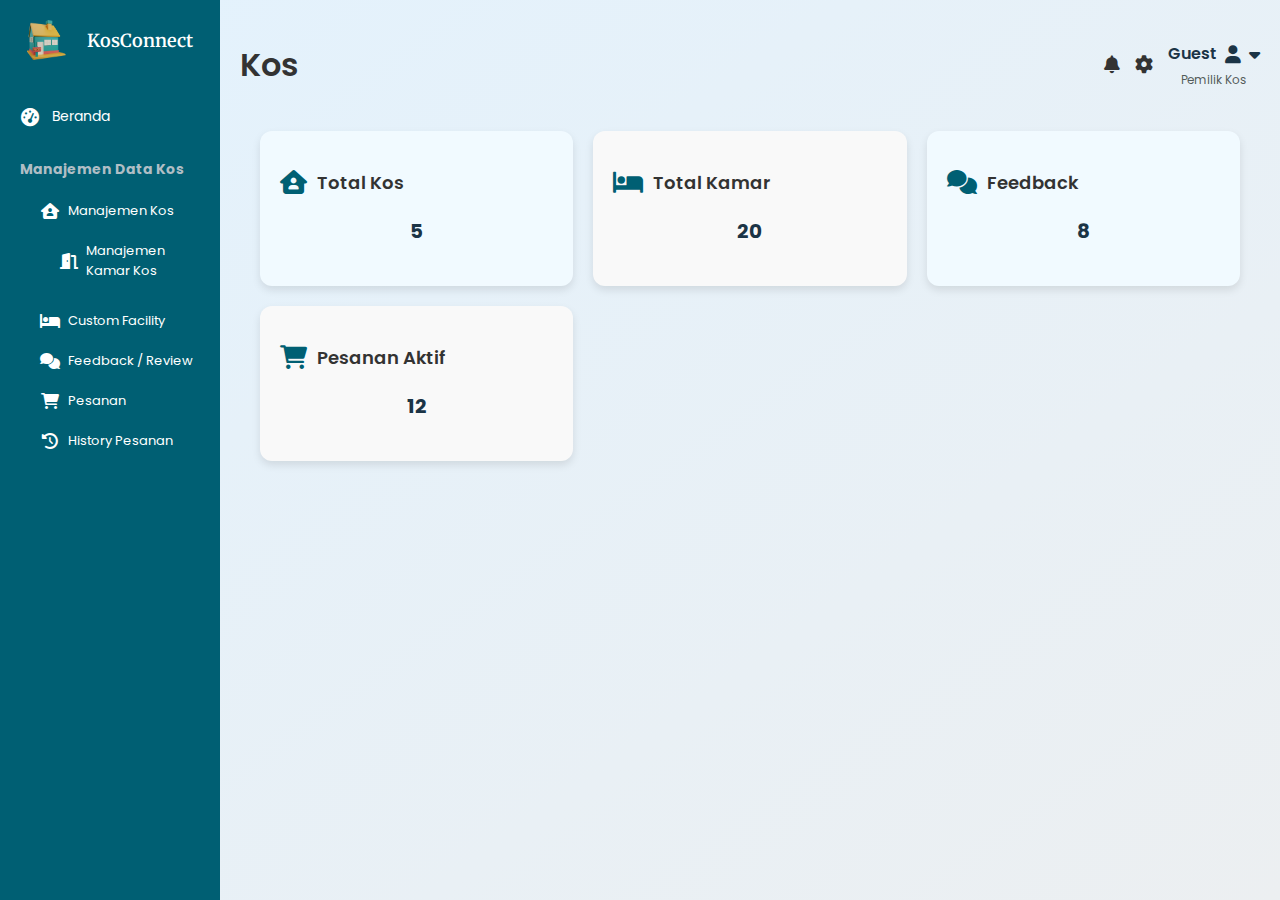
==== index.html @ 031302d7 "update navigation to include 'Custom Facility' link and change icons for 'Manajemen Kamar Kos'" ====
<!DOCTYPE html>
<html lang="en">

<head>
    <meta charset="UTF-8">
    <meta name="viewport" content="width=device-width, initial-scale=1.0">
    <title>Dashboard | KosConnect</title>
    <link rel="shortcut icon" href="/img/logokos.png" type="image/png">
    <link href="https://fonts.googleapis.com/css2?family=Signika:wght@400;600&display=swap" rel="stylesheet">
    <link href="https://fonts.googleapis.com/css2?family=Poppins:wght@400;600&display=swap" rel="stylesheet" />
    <link rel="preconnect" href="https://fonts.googleapis.com" />
    <link rel="preconnect" href="https://fonts.gstatic.com" crossorigin />
    <link
      href="https://fonts.googleapis.com/css2?family=Merriweather+Sans:ital,wght@0,300..800;1,300..800&family=Merriweather:ital,wght@0,300;0,400;0,700;0,900;1,300;1,400;1,700;1,900&display=swap"
      rel="stylesheet"
    />
    <link href="https://cdnjs.cloudflare.com/ajax/libs/font-awesome/5.15.4/css/all.min.css" rel="stylesheet">
    <link rel="stylesheet" href="https://cdnjs.cloudflare.com/ajax/libs/font-awesome/6.0.0-beta3/css/all.min.css">
    <link rel="stylesheet" href="styles.css">
</head>

<body>
    <div class="container">
        <!-- Sidebar -->
        <div class="sidebar">
            <div class="sidebar-header">
                <!-- Ganti dengan gambar -->
                <img src="img/logokos.png" alt="Kosconnect Logo" style="width: 40px; height: 40px; margin-right: 10px;">
                <h2>KosConnect</h2>
            </div>
            <ul>
                <li><a href="index.html"><i class="fas fa-tachometer-alt"></i> <span>Beranda</span></a></li>
                <li>
                    <h2 style="font-size: 14px; color: #b0bec5;">Manajemen Data Kos</h2>
                    <ul style="list-style: none; padding-left: 20px; margin: 10px 0;">
                        <li>
                            <a href="manajemen_kos.html">
                                <i class="fas fa-house-user"></i> <span>Manajemen Kos</span>
                            </a>
                            <ul id="manajemenKosDropdown" style="list-style: none; padding-left: 20px; margin-top: 10px;">
                                <li>
                                    <a href="manajemen_kamar_kos.html">
                                        <i class="fa-solid fa-door-open"></i> <span>Manajemen Kamar Kos</span>
                                    </a>
                                </li>
                            </ul>                            
                        </li>
                        <li><a href="custom_facility.html"><i class="fas fa-bed"></i> <span>Custom Facility</span></a></li>                        
                        <li><a href="feedback.html"><i class="fas fa-comments"></i> <span>Feedback / Review</span></a></li>
                        <li><a href="pesanan.html"><i class="fas fa-shopping-cart"></i> <span>Pesanan</span></a></li>
                        <li><a href="history.html"><i class="fas fa-history"></i> <span>History Pesanan</span></a></li>
                    </ul>
                </li>
            </ul>
        </div>

        <!-- Main Content -->
        <div class="main-content">
            <div class="dashboard-header">
                <h1>Kos</h1>
                <div class="header-icons">
                    <a href="#"><i class="fas fa-bell"></i></a>
                    <a href="#"><i class="fas fa-cog"></i></a>
                    <div class="user-dropdown">
                        <div class="user-info" onclick="toggleDropdown()">
                            <div class="top-row">
                                <span class="name"></span> <!-- Nama pengguna akan ditambahkan secara dinamis -->
                                <i class="fas fa-user"></i>
                                <i class="fas fa-caret-down"></i>
                            </div>
                            <span class="role">Pemilik Kos</span> <!-- Peran user akan ditambahkan secara dinamis -->
                        </div>
                    </div>
                    <ul class="dropdown-menu">
                        <li><a href="#"><i class="fas fa-sign-out-alt"></i> Logout</a></li>
                    </ul>
                </div>
            </div>

            <div class="dashboard-widgets">
                <div class="widget">
                    <h3><i class="fas fa-house-user"></i> Total Kos</h3>
                    <p class="widget-info">5</p>
                </div>
                <div class="widget">
                    <h3><i class="fas fa-bed"></i> Total Kamar</h3>
                    <p class="widget-info">20</p>
                </div>
                <div class="widget">
                    <h3><i class="fas fa-comments"></i> Feedback</h3>
                    <p class="widget-info">8</p>
                </div>
                <div class="widget">
                    <h3><i class="fas fa-shopping-cart"></i> Pesanan Aktif</h3>
                    <p class="widget-info">12</p>
                </div>
            </div>
        </div>
    </div>
    <script src="script.js"></script>
</body>

</html>
---- styles.css ----
*{
    font-family: 'Poppins', 'sans-serif';
}

body {
    margin: 0;
    background: linear-gradient(to bottom right, #e3f2fd, #eceff1);
    color: #333;
}

.container {
    display: flex;
    height: 100vh;
    overflow: hidden;
}

.sidebar {
    width: 180px;
    background: #005f73;
    color: #fff;
    display: flex;
    flex-direction: column;
    padding: 20px;
    transition: width 0.3s ease;
}

.sidebar-header {
    display: flex;
    align-items: center;
    justify-content: center;
    gap: 10px;
    margin-bottom: 20px;
}

.sidebar-header i {
    font-size: 18px;
}

.sidebar-header h2 {
    font-family: 'Merriweather';
    font-weight: 600;
    font-size: 18px;
    margin: 0;
}

.sidebar ul {
    list-style: none;
    padding: 0;
}

.sidebar ul li {
    margin: 0;
    padding: 10px 0;
}

.sidebar ul li a {
    color: #fff;
    text-decoration: none;
    display: flex;
    align-items: center;
    gap: 12px;
    font-size: 14px;
}

.sidebar ul li a i {
    width: 20px; /* Lebar tetap untuk ikon */
    text-align: center; /* Ratakan ikon secara horizontal */
    font-size: 18px; /* Ukuran ikon utama */
}

.sidebar ul li ul {
    padding-left: 15px;
}

.sidebar ul li ul li a {
    font-size: 13px;
    gap: 8px;
}

.sidebar ul li ul li a i {
    font-size: 16px;
}

.sidebar ul li a span {
    flex-grow: 1; /* Memastikan teks tetap berada dalam satu garis */
}

.main-content {
    flex: 1;
    padding: 20px;
    overflow-y: auto;
}

.dashboard-header {
    display: flex;
    justify-content: space-between;
    align-items: center;
    margin-bottom: 20px;
}

.dashboard-header h1 {
    font-family: 'Poppins';
    font-weight: 600;
}

.dashboard-header .header-icons {
    display: flex;
    align-items: center;
    gap: 15px;
}

.dashboard-header .header-icons a i {
    color: #333;
    /* Warna ikon di header */
    font-size: 18px;
    /* Ukuran ikon di header */
}

/* Styling untuk widget container */
.dashboard-widgets {
    display: grid;
    grid-template-columns: repeat(auto-fill, minmax(250px, 1fr)); /* Menyesuaikan dengan lebar layar */
    gap: 20px;
    margin: 20px;
}

h1, .widget h3 {
    font-family: 'Poppins', 'sans-serif';
    font-weight: 600;
}

/* Widget Information Text */
.widget-info {
    font-family: 'Poppins', 'sans-serif';
    font-size: 14px;
    font-weight: 400;
}

/* Styling untuk tiap widget */
.widget {
    background-color: #fff;
    padding: 20px;
    border-radius: 12px;
    box-shadow: 0px 4px 8px rgba(0, 0, 0, 0.1);
    transition: transform 0.3s ease, box-shadow 0.3s ease;
    text-align: center;
    cursor: pointer;
    overflow: hidden;
}

.widget:hover {
    transform: translateY(-5px); /* Efek hover untuk memberi kesan tombol */
    box-shadow: 0px 10px 20px rgba(0, 0, 0, 0.1);
}

/* Styling untuk judul widget */
.widget h3 {
    font-size: 18px;
    color: #333;
    margin-bottom: 10px;
    font-weight: 600;
    display: flex;
    align-items: center;
    gap: 10px; /* Memberikan jarak antara ikon dan teks */
}

.widget h3 i {
    font-size: 24px; /* Ukuran ikon */
    color: #005f73; /* Warna ikon */
}

/* Styling untuk isi widget (angka atau teks) */
.widget-info {
    font-size: 20px;
    color: #1b3446;
    font-weight: 700;
}

/* Styling untuk widget dengan warna yang lebih cerah */
.widget:nth-child(odd) {
    background-color: #f1faff; /* Warna latar belakang untuk widget ganjil */
}

.widget:nth-child(even) {
    background-color: #f9f9f9; /* Warna latar belakang untuk widget genap */
}


.user-dropdown {
    position: relative;
    display: inline-block;
    font-family: 'Poppins', sans-serif;
}

.user-info {
    display: flex;
    flex-direction: column;
    /* Nama dan role akan disusun vertikal */
    align-items: center;
    /* Meratakan elemen secara horizontal di tengah */
    color: #1b3446;
    /* Warna teks */
    cursor: pointer;
}

.user-info .top-row {
    display: flex;
    /* Nama dan ikon akan disusun horizontal */
    align-items: center;
    /* Nama dan ikon sejajar secara horizontal */
    gap: 8px;
    /* Jarak antara nama dan ikon */
}

.user-info i {
    font-size: 18px;
    color: #1b3446;
    /* Warna ikon */
}

.user-info .name {
    font-size: 16px;
    font-weight: 600;
    color: #1b3446;
    /* Warna nama */
}

.user-info .role {
    font-size: 12px;
    /* Ukuran font lebih kecil untuk role */
    color: #212925BF;
    /* Warna abu-abu muda untuk role */
    margin-top: 5px;
    /* Memberikan jarak antara nama dan role */
}

/* Dropdown and user roles */
.user-info .name, .user-info .role {
    font-family: 'Poppins', 'sans-serif';
}

/* Dropdown */
.dropdown-menu {
    display: none;
    position: absolute;
    top: 80px;
    /* Jarak dari user info */
    right: 0;
    background: #005f73;
    padding: 5px 15px;
    /* Mengurangi padding agar kotak lebih kecil */
    border-radius: 8px;
    box-shadow: 0px 4px 6px rgba(0, 0, 0, 0.1);
    list-style: none;
    z-index: 1000;
    width: 150px;
    /* Ukuran lebar kotak dropdown */
    font-size: 12px;
    /* Mengurangi ukuran font untuk tampil lebih kecil */
}

.dropdown-menu li a {
    text-decoration: none;
    color: #fff;
    font-size: 12px;
    /* Mengurangi ukuran font agar sesuai dengan dropdown */
    display: flex;
    align-items: center;
    gap: 8px;
    font-weight: 600;
    padding: 5px 10px;
    border-radius: 4px;
    transition: background 0.3s ease;
}

.dropdown-menu li a:hover {
    background-color: #20B2AA;
    /* Warna hover */
}

/* Aturan untuk ikon di dalam dropdown */
.dropdown-menu li a i {
    color: #fff !important;
    /* Warna ikon di dropdown tetap putih */
}

/* Tabel transaksi */
/* .dashboard-table {
    margin: 20px;
    font-family: Arial, sans-serif;
}

table {
    width: 100%;
    border-collapse: collapse;
    text-align: left;
}

th, td {
    padding: 10px;
    border: 1px solid #ddd;
}

th {
    background-color: #f4f4f4;
}

tbody tr:nth-child(even) {
    background-color: #f4f4f4;
}

tbody tr:hover {
    background-color: #f1f1f1;
} */

.transaction-table {
    font-family: Arial, sans-serif;
    margin: 20px;
    width: 95%; /* Kurangi lebar tabel agar lebih kecil */
}

.transaction-table h2 {
    font-family: 'Poppins', sans-serif;
    margin-bottom: 10px;
    text-align: left;
}

.table-controls {
    display: flex;
    justify-content: space-between;
    margin-bottom: 10px;
}

table {
    width: 100%;
    border-collapse: collapse;
    font-size: 14px; /* Kecilkan ukuran font */
}

th, td {
    text-align: left;
    padding: 8px; /* Kurangi padding agar lebih ringkas */
    border: 1px solid #ddd;
    vertical-align: top;
}

th {
    background-color: #f4f4f4;
}

td img {
    height: 30px; /* Kecilkan ukuran gambar */
    display: block;
    margin-bottom: 5px;
}

tbody tr:nth-child(even) {
    background-color: #f9f9f9;
}

tbody tr:hover {
    background-color: #f1f1f1;
}

.action-btn {
    background-color: #25a48a    ;
    border: none;
    color: white;
    padding: 3px 8px; /* Kurangi ukuran tombol */
    cursor: pointer;
    border-radius: 3px; /* Kecilkan radius tombol */
    font-size: 12px; /* Kecilkan ukuran teks tombol */
}

.action-btn:hover {
    background-color: #5e95a5;
}

/* search bar */
.search-bar {
    display: flex;
    justify-content: flex-end;
    align-items: center;
    margin: 20px 0;
}

.search-input {
    padding: 8px;
    border: 1px solid #ccc;
    border-radius: 5px;
    font-size: 12px;  /* Mengurangi ukuran font */
    width: 180px;     /* Menyesuaikan lebar input */
    margin-right: 8px;
    transition: all 0.3s ease;
}

.search-input:focus {
    border-color: #002b5b;
    outline: none;
}

.search-bar .btn {
    background-color: #005f73;
    color: white;
    padding: 8px 12px;   /* Mengurangi padding tombol */
    border: none;
    border-radius: 5px;
    cursor: pointer;
    font-size: 12px;      /* Menyesuaikan ukuran font tombol */
    transition: background-color 0.3s ease;
}

.search-bar .btn:hover {
    background-color: #2d4f6c;
}

.search-bar .btn i {
    margin-right: 5px;
}



/* Tombol Tambah */
.btn-primary {
    display: inline-block;
    margin-bottom: 10px; /* Memberikan jarak bawah antara tombol dan elemen lain */
    padding: 6px 12px; /* Memperkecil ukuran tombol */
    background-color: #005f73;
    color: white;
    font-family: 'Poppins', sans-serif;
    font-size: 12px;
    font-weight: 600;
    border: 1px solid #84B8C6;
    border-radius: 4px;
    cursor: pointer;
    transition: background-color 0.2s ease, color 0.2s ease;
}

.btn-primary:hover {
    background-color: white;
    color: #20B2AA;
    border: 1px solid #20B2AA;
}

.btn-primary:active {
    background-color: #5ea3b3;
    color: white;
}

/* Card */
/* General Card Style */
.main-container,
.card {
    border: 1px solid #ddd;
    padding: 20px;
    border-radius: 8px;
    box-shadow: 0 2px 8px rgba(0, 0, 0, 0.1);
    margin-bottom: 20px;
    display: flex;
    flex-direction: column;
    background: #f9f9f9;
}

.main-container .header {
    display: flex;
    justify-content: space-between;
    align-items: center;
    margin-bottom: 20px;
}

.cards-container {
    display: flex;
    gap: 20px;
    flex-wrap: wrap;
    justify-items: center;
    align-items: center;
    margin-left: 20px;
}

.card {
    width: 45%;
}

/* .card .header {
    display: flex;
    justify-content: space-between;
    align-items: center;
} */

.card .header .name {
    font-size: 16px;
    font-weight: 600;
}

.card .header .date {
    font-size: 12px;
    color: #b0bec5;
}

.card .content {
    margin-top: 10px;
    font-size: 14px;
}

.card .rating {
    margin-top: 10px;
}

.card .rating span {
    font-size: 16px;
    color: #f39c12;
}

.card .actions {
    margin-top: 10px;
    display: flex;
    justify-content: flex-start;
    gap: 10px; /* Menambahkan jarak antar tombol */
}

.header {
    margin-bottom: 20px; /* Jarak antara header dan isi form */
}

.form-group {
    margin-bottom: 15px;
    display: flex;
    align-items: center; /* Untuk menyamakan posisi label dan input */
}

.form-group label {
    width: 120px; /* Lebar tetap untuk menyamakan label */
    font-size: 16px;
    color: #333;
}

.form-group input {
    flex-grow: 1; /* Mengisi ruang sisa */
    padding: 5px;
    font-size: 14px;
    border: 1px solid #ddd;
    border-radius: 4px;
}

.form-group input:focus {
    border-color: #84B8C6;
    outline: none;
    box-shadow: 0 0 5px rgba(132, 184, 198, 0.5);
}

form .btn-primary {
    margin-top: 15px;
}

.btn-add, .btn-edit, .btn-delete {
    width: 150px;
    display: inline-block;
    margin-bottom: 10px;
    /* Memberikan jarak bawah antara tombol dan elemen lain */
    padding: 6px 12px;
    /* Memperkecil ukuran tombol */
    background-color: #005f73;
    color: white;
    font-family: 'Poppins', 'sans-serif';
    font-size: 12px;
    font-weight: 600;
    border: 1px solid #84B8C6;
    border-radius: 4px;
    cursor: pointer;
    transition: background-color 0.2s ease, color 0.2s ease;
}

.btn-add:hover, .btn-edit:hover, .btn-delete:hover {
    background-color: white;
    color: #20B2AA;
    border: 1px solid #20B2AA;
}


/* .feedback-card .actions button {
    background-color: #84B8C6;
    color: white;
    border: none;
    padding: 8px 16px;
    border-radius: 4px;
    cursor: pointer;
}

.feedback-card .actions button:hover {
    background-color: #70a2b2;
} */

/* Responsif */
@media (max-width: 768px) {
    .sidebar {
        width: 60px;
    }

    .sidebar-header h2 {
        display: none;
    }

    .sidebar ul li a {
        justify-content: center;
        font-size: 20px;
    }

    .sidebar ul li a span {
        display: none;
    }

    .sidebar ul li a i {
        font-size: 24px;
    }

    .sidebar-header i {
        font-size: 24px;
    }
    .dashboard-widgets {
        grid-template-columns: 1fr 1fr; /* 2 kolom pada layar kecil */
    }
}

@media (max-width: 480px) {
    .dashboard-widgets {
        grid-template-columns: 1fr;
    }
}
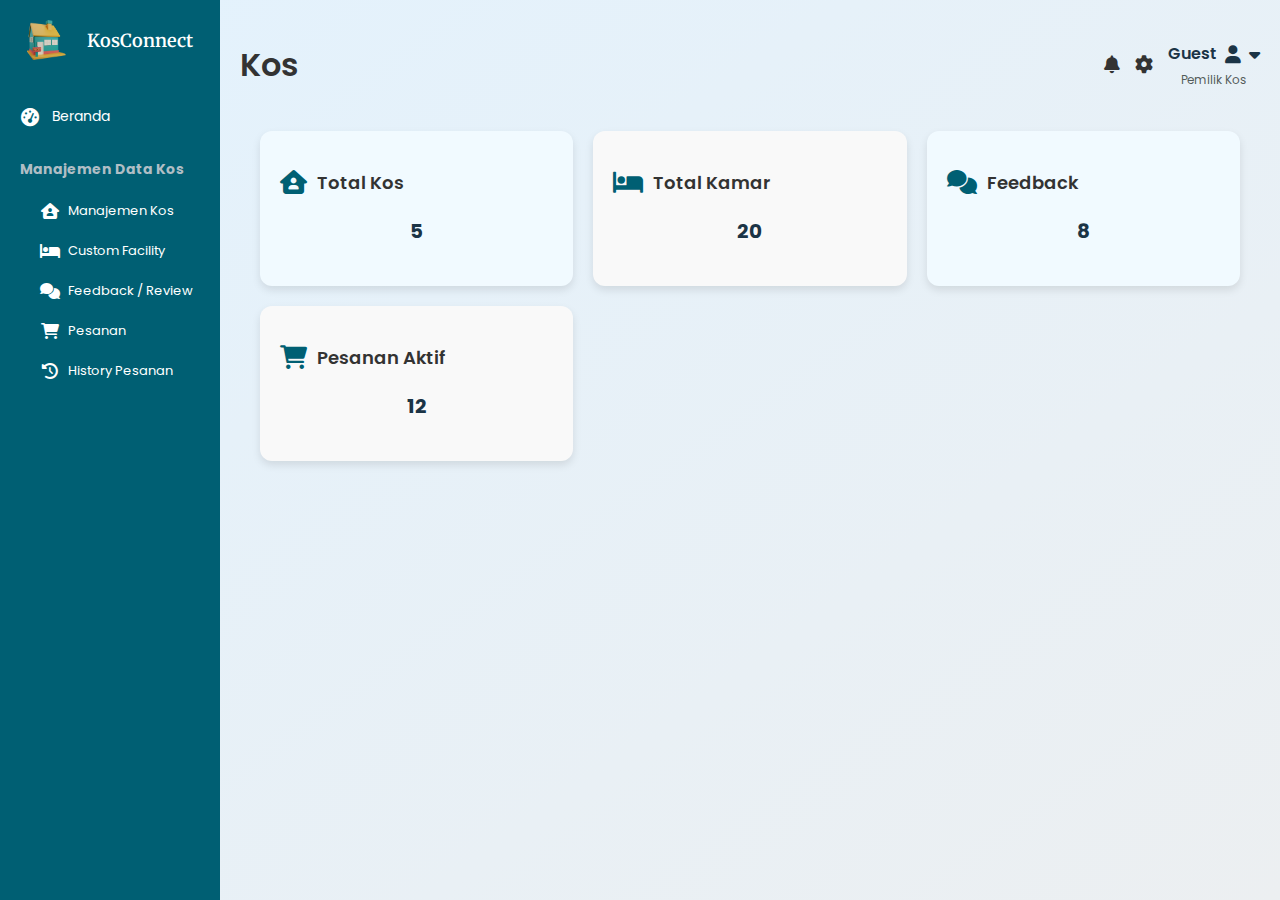
==== commit e47beb27: "remove commented-out dropdown for room management in multiple HTML files" ====
--- a/index.html
+++ b/index.html
@@ -37,13 +37,13 @@
                             <a href="manajemen_kos.html">
                                 <i class="fas fa-house-user"></i> <span>Manajemen Kos</span>
                             </a>
-                            <ul id="manajemenKosDropdown" style="list-style: none; padding-left: 20px; margin-top: 10px;">
+                            <!-- <ul id="manajemenKosDropdown" style="list-style: none; padding-left: 20px; margin-top: 10px;">
                                 <li>
                                     <a href="manajemen_kamar_kos.html">
                                         <i class="fa-solid fa-door-open"></i> <span>Manajemen Kamar Kos</span>
                                     </a>
                                 </li>
-                            </ul>                            
+                            </ul>                             -->
                         </li>
                         <li><a href="custom_facility.html"><i class="fas fa-bed"></i> <span>Custom Facility</span></a></li>                        
                         <li><a href="feedback.html"><i class="fas fa-comments"></i> <span>Feedback / Review</span></a></li>
--- a/styles.css
+++ b/styles.css
@@ -553,7 +553,144 @@
     margin-top: 15px;
 }
 
-.btn-add, .btn-edit, .btn-delete {
+.form-label {
+    font-weight: bold;
+    margin-bottom: 5px;
+    display: block;
+}
+
+/* Style untuk input teks */
+input[type="text"],
+input[type="number"],
+textarea,
+select {
+    width: 100%;
+    padding: 10px;
+    font-size: 14px;
+    border: 1px solid #ccc;
+    border-radius: 5px;
+    box-sizing: border-box;
+    margin-bottom: 15px;
+}
+
+/* Styling untuk input file gambar */
+input[type="file"] {
+    width: 100%;
+    padding: 10px;
+    font-size: 14px;
+    border: 1px solid #ccc;
+    border-radius: 5px;
+    box-sizing: border-box;
+    margin-bottom: 15px;
+}
+
+/* Style untuk dropdown select */
+select {
+    -webkit-appearance: none;
+    -moz-appearance: none;
+    appearance: none;
+    background: url('https://cdnjs.cloudflare.com/ajax/libs/font-awesome/5.15.4/svgs/solid/caret-down.svg') no-repeat right 10px center;
+    background-size: 12px;
+    padding-right: 30px;
+    cursor: pointer;
+}
+
+/* Style untuk textarea */
+textarea {
+    width: 100%;
+    padding: 10px;
+    font-size: 14px;
+    border: 1px solid #ccc;
+    border-radius: 5px;
+    box-sizing: border-box;
+    resize: none;
+    /* Disable resizing */
+    margin-bottom: 15px;
+}
+
+
+/* Styling untuk pratinjau gambar */
+.image-preview-container {
+    display: flex;
+    gap: 10px;
+    flex-wrap: wrap;
+    margin-top: 10px;
+}
+
+/* Gambar pratinjau */
+.image-preview {
+    width: 100px;
+    height: 100px;
+    object-fit: cover;
+    border-radius: 5px;
+    border: 1px solid #ccc;
+}
+
+/* Hover effect pada gambar */
+.image-preview:hover {
+    opacity: 0.8;
+}
+
+.btn-batal {
+    width: 100%;
+    padding: 14px;
+    font-size: 18px;
+    background-color: #005f73;
+    color: white;
+    border: none;
+    border-radius: 5px;
+    font-weight: bold;
+    cursor: pointer;
+    gap: 10px;
+}
+
+.btn-batal,
+.btn-save {
+    width: auto;
+    /* Pastikan tombol tidak memenuhi 100% */
+    padding: 14px;
+    font-size: 18px;
+    background-color: #005f73;
+    color: white;
+    border: none;
+    border-radius: 5px;
+    font-weight: bold;
+    cursor: pointer;
+}
+
+.btn-batal {
+    margin-right: 10px;
+    /* Jarak antara tombol */
+}
+
+.btn-batal:hover,
+.btn-simpan:hover {
+    background-color: #003f53;
+}
+
+.image-inputs {
+    display: flex;
+    gap: 10px; /* Menambahkan jarak antar input */
+    flex-wrap: wrap; /* Agar tetap responsif jika layar kecil */
+  }
+  
+  .image-inputs input {
+    flex: 1 0 18%; /* Setiap input mengambil 18% dari lebar kontainer */
+    max-width: 300px;
+  }
+  
+  .harga-inputs {
+    display: flex;
+    gap: 10px; /* Menambahkan jarak antar input */
+    flex-wrap: wrap; /* Agar tetap responsif jika layar kecil */
+  }
+  
+  .harga-inputs input {
+    flex: 1 0 18%; /* Setiap input mengambil 18% dari lebar kontainer */
+    max-width: 150px;
+  }
+
+.btn-add, .btn-edit, .btn-delete, .btn-lihat {
     width: 150px;
     display: inline-block;
     margin-bottom: 10px;
@@ -571,12 +708,137 @@
     transition: background-color 0.2s ease, color 0.2s ease;
 }
 
-.btn-add:hover, .btn-edit:hover, .btn-delete:hover {
+.btn-add:hover, .btn-edit:hover, .btn-delete:hover, .btn-lihat:hover {
     background-color: white;
     color: #20B2AA;
     border: 1px solid #20B2AA;
 }
 
+/* Pop UP */
+.popup {
+    display: none;
+    position: fixed;
+    top: 50%;
+    left: 50%;
+    transform: translate(-50%, -50%);
+    background-color: #ffffff;
+    padding: 20px;
+    border-radius: 10px;
+    box-shadow: 0 4px 8px rgba(0, 0, 0, 0.2);
+    width: 400px;
+    max-width: 90%;
+    z-index: 1000;
+}
+
+.popup-content {
+    text-align: center;
+}
+
+.popup-header {
+    display: flex;
+    justify-content: space-between;
+    align-items: center;
+    margin-bottom: 15px;
+}
+
+.popup-title {
+    font-family: 'Merriweather', serif;
+    font-size: 28px;
+    font-weight: bold;
+    margin: 0 auto;
+    color: #003f53;
+}
+
+.popup-subtitle {
+    font-size: 22px;
+    font-weight: bold;
+    margin-bottom: 15px;
+    color: #20B2AA;
+}
+
+.form-label {
+    display: block;
+    text-align: left;
+    margin-bottom: 5px;
+    font-weight: normal;
+    color: #003f53;
+}
+
+.popup input[type="text"] {
+    width: 100%;
+    padding: 12px;
+    margin-bottom: 20px;
+    border: 1px solid #005f73;
+    border-radius: 5px;
+    font-size: 16px;
+    box-sizing: border-box;
+    /* Pastikan padding tidak menambah ukuran */
+}
+
+.popup input[type="number"] {
+    width: 100%;
+    padding: 12px;
+    margin-bottom: 20px;
+    border: 1px solid #005f73;
+    border-radius: 5px;
+    font-size: 16px;
+    box-sizing: border-box;
+    /* Pastikan padding tidak menambah ukuran */
+}
+
+.popup .styled-select input[type="text"] {
+    width: 100%;
+    padding: 12px;
+    margin-bottom: 20px;
+    border: 1px solid #005f73;
+    border-radius: 5px;
+    font-size: 16px;
+    box-sizing: border-box;
+    appearance: none;
+    /* Menghilangkan gaya default dropdown */
+    background: #ffffff url('[data-uri]') no-repeat right 10px center;
+    background-size: 12px 8px;
+}
+
+.popup-actions {
+    text-align: center;
+}
+
+.btn-simpan {
+    width: 100%;
+    padding: 14px;
+    font-size: 18px;
+    background-color: #005f73;
+    color: white;
+    border: none;
+    border-radius: 5px;
+    font-weight: bold;
+    cursor: pointer;
+    gap: 10px;
+}
+
+.btn-simpan:hover {
+    background-color: #003f53;
+}
+
+.cancel-btn {
+    font-size: 24px;
+    color: #005f73;
+    text-decoration: none;
+}
+
+.cancel-btn:hover {
+    color: #003f53;
+    cursor: pointer;
+}
+
+.fasilitas-keterangan {
+    font-size: 12px;
+    color: #888;
+    margin-top: 5px;
+    font-style: italic;
+  }
+  
 
 /* .feedback-card .actions button {
     background-color: #84B8C6;
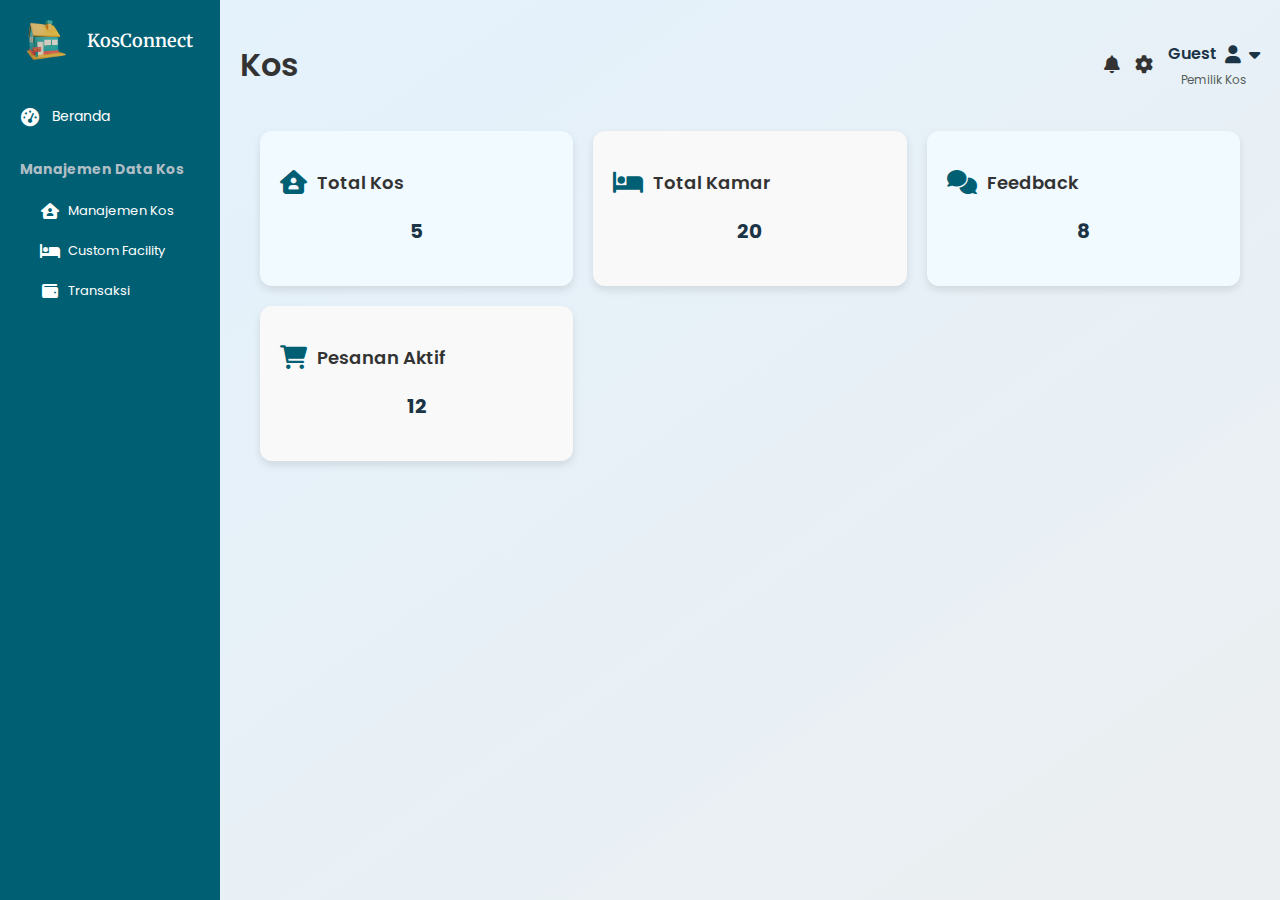
==== commit f61f3f05: "update navigation links to replace 'Feedback / Review' with 'Transaksi' and clean up commented code" ====
--- a/index.html
+++ b/index.html
@@ -37,18 +37,21 @@
                             <a href="manajemen_kos.html">
                                 <i class="fas fa-house-user"></i> <span>Manajemen Kos</span>
                             </a>
-                            <!-- <ul id="manajemenKosDropdown" style="list-style: none; padding-left: 20px; margin-top: 10px;">
+                            <!-- <ul id="manajemenKosDropdown"
+                                style="list-style: none; padding-left: 20px; margin-top: 10px;">
                                 <li>
                                     <a href="manajemen_kamar_kos.html">
                                         <i class="fa-solid fa-door-open"></i> <span>Manajemen Kamar Kos</span>
                                     </a>
                                 </li>
-                            </ul>                             -->
+                            </ul> -->
                         </li>
-                        <li><a href="custom_facility.html"><i class="fas fa-bed"></i> <span>Custom Facility</span></a></li>                        
-                        <li><a href="feedback.html"><i class="fas fa-comments"></i> <span>Feedback / Review</span></a></li>
-                        <li><a href="pesanan.html"><i class="fas fa-shopping-cart"></i> <span>Pesanan</span></a></li>
-                        <li><a href="history.html"><i class="fas fa-history"></i> <span>History Pesanan</span></a></li>
+                        <li><a href="custom_facility.html"><i class="fas fa-bed"></i> <span>Custom Facility</span></a>
+                        </li>
+                        <!-- <li><a href="feedback.html"><i class="fas fa-comments"></i> <span>Feedback / Review</span></a> -->
+                        </li>
+                        <li><a href="transaksi.html"><i class="fas fa-wallet"></i> <span>Transaksi</span></a></li>
+                        <!-- <li><a href="history.html"><i class="fas fa-history"></i> <span>History Pesanan</span></a></li> -->
                     </ul>
                 </li>
             </ul>
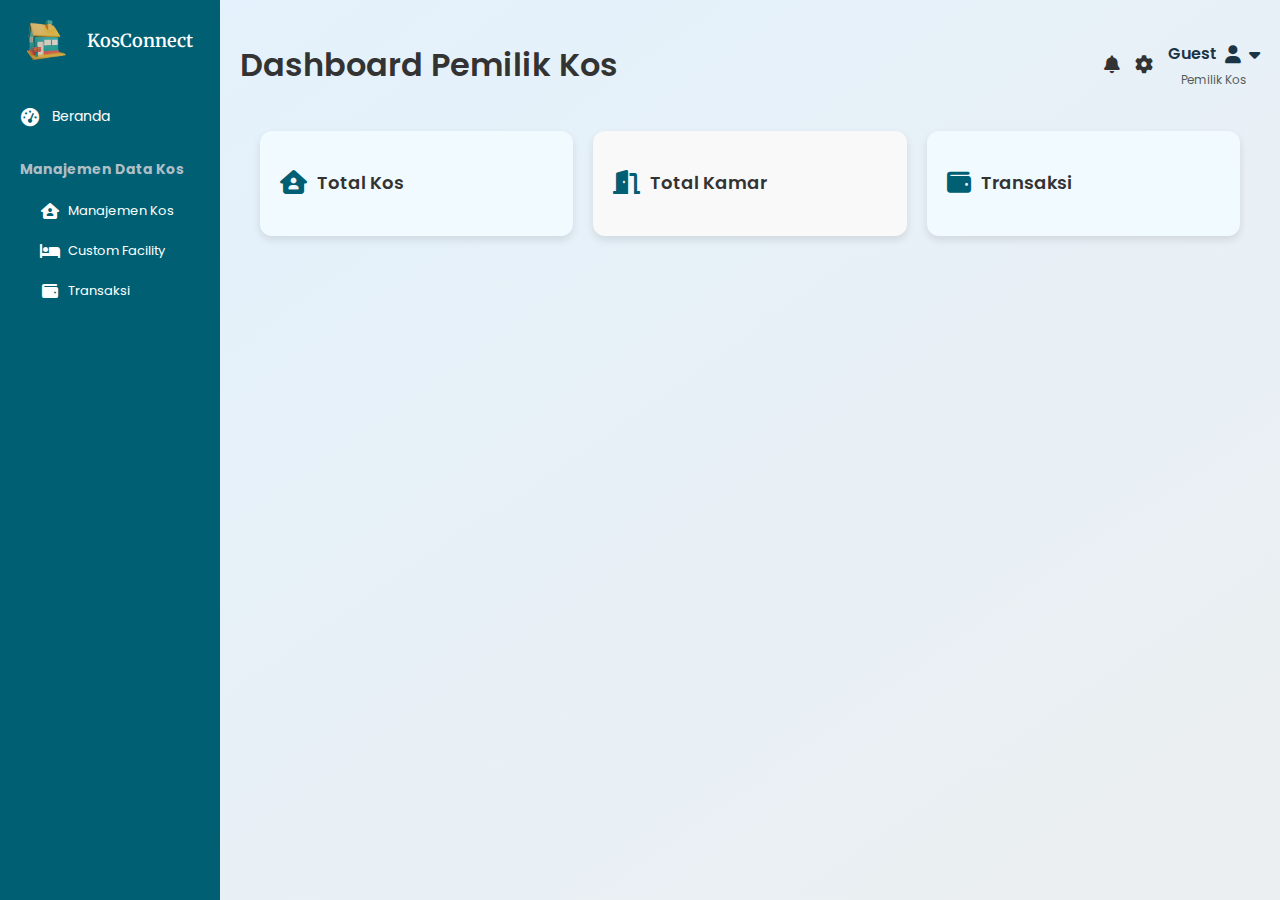
==== commit 84725251: "UPDATE dashboard to display total kos, kamar, and transaksi from API" ====
--- a/index.html
+++ b/index.html
@@ -60,7 +60,7 @@
         <!-- Main Content -->
         <div class="main-content">
             <div class="dashboard-header">
-                <h1>Kos</h1>
+                <h1>Dashboard Pemilik Kos</h1>
                 <div class="header-icons">
                     <a href="#"><i class="fas fa-bell"></i></a>
                     <a href="#"><i class="fas fa-cog"></i></a>
@@ -83,19 +83,15 @@
             <div class="dashboard-widgets">
                 <div class="widget">
                     <h3><i class="fas fa-house-user"></i> Total Kos</h3>
-                    <p class="widget-info">5</p>
+                    <p class="widget-info" id="total-kos"></p> <!-- Placeholder Total Kos -->
                 </div>
                 <div class="widget">
-                    <h3><i class="fas fa-bed"></i> Total Kamar</h3>
-                    <p class="widget-info">20</p>
+                    <h3><i class="fa-solid fa-door-open"></i> Total Kamar</h3>
+                    <p class="widget-info" id="total-kamar"></p> <!-- Placeholder Total Kamar -->
                 </div>
                 <div class="widget">
-                    <h3><i class="fas fa-comments"></i> Feedback</h3>
-                    <p class="widget-info">8</p>
-                </div>
-                <div class="widget">
-                    <h3><i class="fas fa-shopping-cart"></i> Pesanan Aktif</h3>
-                    <p class="widget-info">12</p>
+                    <h3><i class="fas fa-wallet"></i> Transaksi</h3>
+                    <p class="widget-info" id="total-transaksi"></p> <!-- Placeholder Total Transaksi -->
                 </div>
             </div>
         </div>
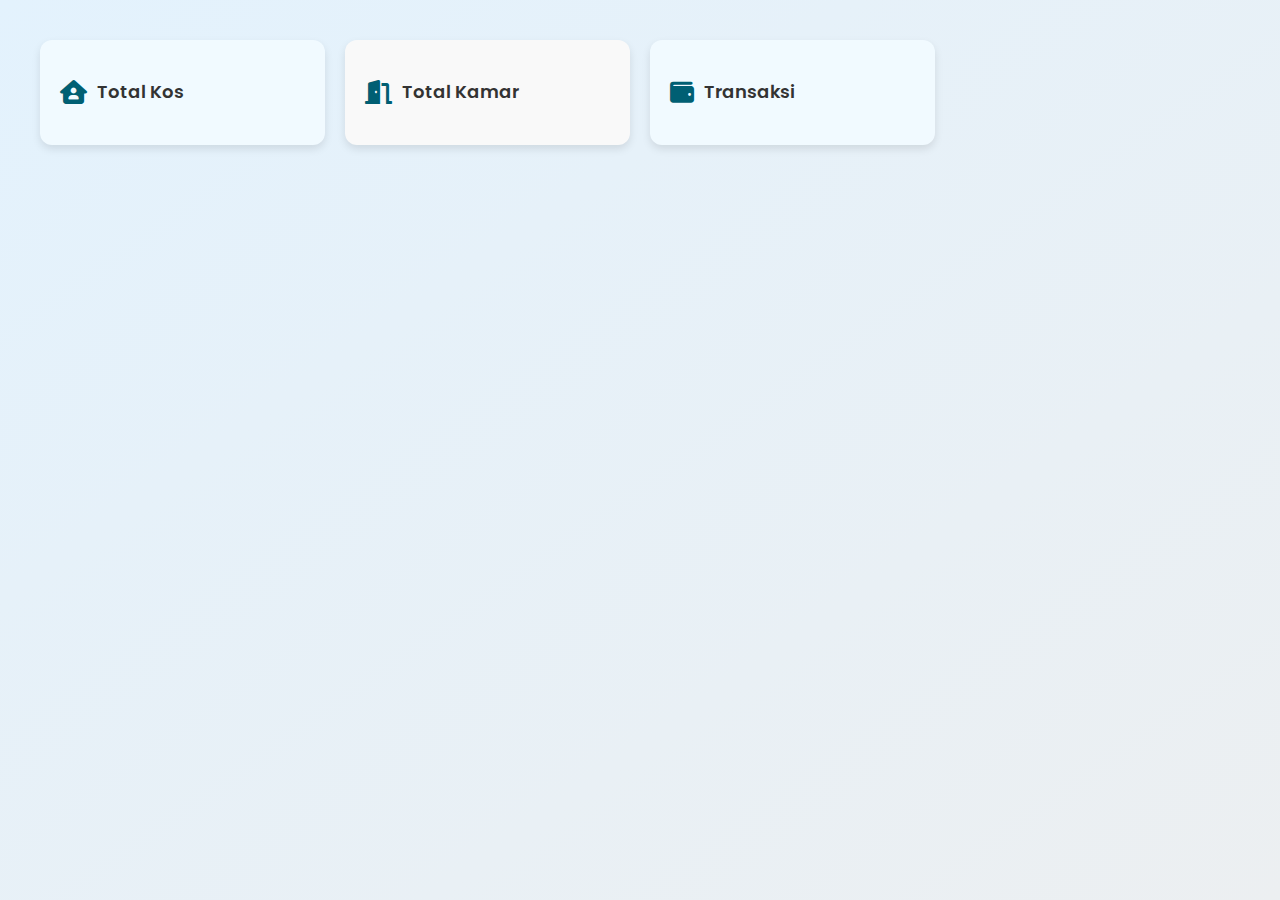
==== commit af2e4b87: "Refactor HTML structure and enhance JavaScript for dynamic sidebar and header loading" ====
--- a/index.html
+++ b/index.html
@@ -1,102 +1,62 @@
 <!DOCTYPE html>
 <html lang="en">
-
-<head>
-    <meta charset="UTF-8">
-    <meta name="viewport" content="width=device-width, initial-scale=1.0">
+  <head>
+    <meta charset="UTF-8" />
+    <meta name="viewport" content="width=device-width, initial-scale=1.0" />
     <title>Dashboard | KosConnect</title>
-    <link rel="shortcut icon" href="/img/logokos.png" type="image/png">
-    <link href="https://fonts.googleapis.com/css2?family=Signika:wght@400;600&display=swap" rel="stylesheet">
-    <link href="https://fonts.googleapis.com/css2?family=Poppins:wght@400;600&display=swap" rel="stylesheet" />
+    <link rel="shortcut icon" href="/img/logokos.png" type="image/png" />
+    <link
+      href="https://fonts.googleapis.com/css2?family=Signika:wght@400;600&display=swap"
+      rel="stylesheet"
+    />
+    <link
+      href="https://fonts.googleapis.com/css2?family=Poppins:wght@400;600&display=swap"
+      rel="stylesheet"
+    />
     <link rel="preconnect" href="https://fonts.googleapis.com" />
     <link rel="preconnect" href="https://fonts.gstatic.com" crossorigin />
     <link
       href="https://fonts.googleapis.com/css2?family=Merriweather+Sans:ital,wght@0,300..800;1,300..800&family=Merriweather:ital,wght@0,300;0,400;0,700;0,900;1,300;1,400;1,700;1,900&display=swap"
       rel="stylesheet"
     />
-    <link href="https://cdnjs.cloudflare.com/ajax/libs/font-awesome/5.15.4/css/all.min.css" rel="stylesheet">
-    <link rel="stylesheet" href="https://cdnjs.cloudflare.com/ajax/libs/font-awesome/6.0.0-beta3/css/all.min.css">
-    <link rel="stylesheet" href="styles.css">
-</head>
+    <link
+      href="https://cdnjs.cloudflare.com/ajax/libs/font-awesome/5.15.4/css/all.min.css"
+      rel="stylesheet"
+    />
+    <link
+      rel="stylesheet"
+      href="https://cdnjs.cloudflare.com/ajax/libs/font-awesome/6.0.0-beta3/css/all.min.css"
+    />
+    <link rel="stylesheet" href="styles.css" />
+  </head>
 
-<body>
+  <body>
     <div class="container">
-        <!-- Sidebar -->
-        <div class="sidebar">
-            <div class="sidebar-header">
-                <!-- Ganti dengan gambar -->
-                <img src="img/logokos.png" alt="Kosconnect Logo" style="width: 40px; height: 40px; margin-right: 10px;">
-                <h2>KosConnect</h2>
-            </div>
-            <ul>
-                <li><a href="index.html"><i class="fas fa-tachometer-alt"></i> <span>Beranda</span></a></li>
-                <li>
-                    <h2 style="font-size: 14px; color: #b0bec5;">Manajemen Data Kos</h2>
-                    <ul style="list-style: none; padding-left: 20px; margin: 10px 0;">
-                        <li>
-                            <a href="manajemen_kos.html">
-                                <i class="fas fa-house-user"></i> <span>Manajemen Kos</span>
-                            </a>
-                            <!-- <ul id="manajemenKosDropdown"
-                                style="list-style: none; padding-left: 20px; margin-top: 10px;">
-                                <li>
-                                    <a href="manajemen_kamar_kos.html">
-                                        <i class="fa-solid fa-door-open"></i> <span>Manajemen Kamar Kos</span>
-                                    </a>
-                                </li>
-                            </ul> -->
-                        </li>
-                        <li><a href="custom_facility.html"><i class="fas fa-bed"></i> <span>Custom Facility</span></a>
-                        </li>
-                        <!-- <li><a href="feedback.html"><i class="fas fa-comments"></i> <span>Feedback / Review</span></a> -->
-                        </li>
-                        <li><a href="transaksi.html"><i class="fas fa-wallet"></i> <span>Transaksi</span></a></li>
-                        <!-- <li><a href="history.html"><i class="fas fa-history"></i> <span>History Pesanan</span></a></li> -->
-                    </ul>
-                </li>
-            </ul>
+      <div id="sidebar-container"></div>
+
+      <!-- Main Content -->
+      <div class="main-content">
+        <div id="header-container"></div>
+        <div class="dashboard-widgets">
+          <div class="widget">
+            <h3><i class="fas fa-house-user"></i> Total Kos</h3>
+            <p class="widget-info" id="total-kos"></p>
+            <!-- Placeholder Total Kos -->
+          </div>
+          <div class="widget">
+            <h3><i class="fa-solid fa-door-open"></i> Total Kamar</h3>
+            <p class="widget-info" id="total-kamar"></p>
+            <!-- Placeholder Total Kamar -->
+          </div>
+          <div class="widget">
+            <h3><i class="fas fa-wallet"></i> Transaksi</h3>
+            <p class="widget-info" id="total-transaksi"></p>
+            <!-- Placeholder Total Transaksi -->
+          </div>
         </div>
-
-        <!-- Main Content -->
-        <div class="main-content">
-            <div class="dashboard-header">
-                <h1>Dashboard Pemilik Kos</h1>
-                <div class="header-icons">
-                    <a href="#"><i class="fas fa-bell"></i></a>
-                    <a href="#"><i class="fas fa-cog"></i></a>
-                    <div class="user-dropdown">
-                        <div class="user-info" onclick="toggleDropdown()">
-                            <div class="top-row">
-                                <span class="name"></span> <!-- Nama pengguna akan ditambahkan secara dinamis -->
-                                <i class="fas fa-user"></i>
-                                <i class="fas fa-caret-down"></i>
-                            </div>
-                            <span class="role">Pemilik Kos</span> <!-- Peran user akan ditambahkan secara dinamis -->
-                        </div>
-                    </div>
-                    <ul class="dropdown-menu">
-                        <li><a href="#"><i class="fas fa-sign-out-alt"></i> Logout</a></li>
-                    </ul>
-                </div>
-            </div>
-
-            <div class="dashboard-widgets">
-                <div class="widget">
-                    <h3><i class="fas fa-house-user"></i> Total Kos</h3>
-                    <p class="widget-info" id="total-kos"></p> <!-- Placeholder Total Kos -->
-                </div>
-                <div class="widget">
-                    <h3><i class="fa-solid fa-door-open"></i> Total Kamar</h3>
-                    <p class="widget-info" id="total-kamar"></p> <!-- Placeholder Total Kamar -->
-                </div>
-                <div class="widget">
-                    <h3><i class="fas fa-wallet"></i> Transaksi</h3>
-                    <p class="widget-info" id="total-transaksi"></p> <!-- Placeholder Total Transaksi -->
-                </div>
-            </div>
-        </div>
+      </div>
     </div>
+    <script src="/js/main.js"></script>
     <script src="script.js"></script>
-</body>
-
-</html>+  </body>
+</html>
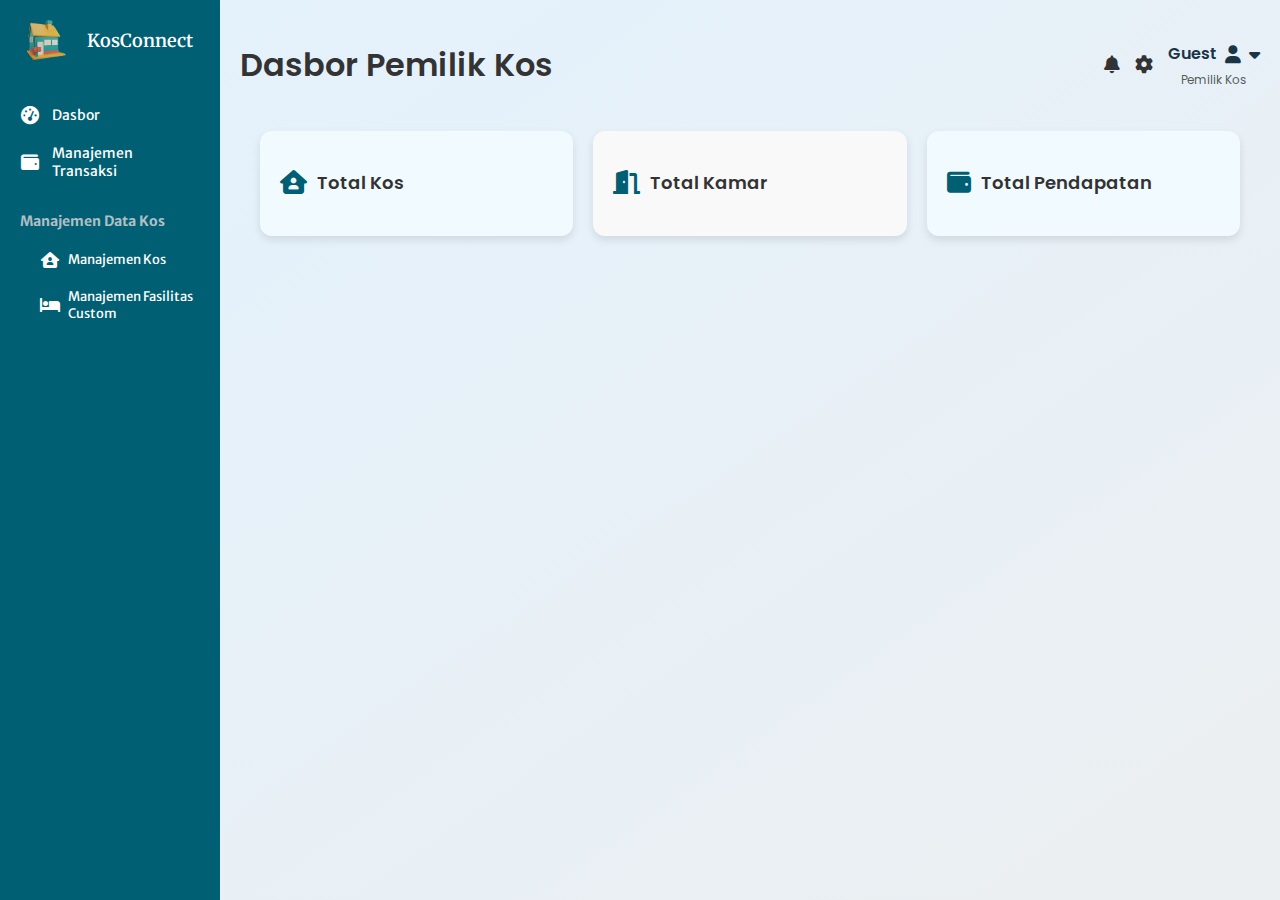
==== commit 4ba42098: "Update section title from 'Transaksi' to 'Total Pendapatan'" ====
--- a/index.html
+++ b/index.html
@@ -49,14 +49,14 @@
             <!-- Placeholder Total Kamar -->
           </div>
           <div class="widget">
-            <h3><i class="fas fa-wallet"></i> Transaksi</h3>
+            <h3><i class="fas fa-wallet"></i> Total Pendapatan</h3>
             <p class="widget-info" id="total-transaksi"></p>
             <!-- Placeholder Total Transaksi -->
           </div>
         </div>
       </div>
     </div>
-    <script src="/js/main.js"></script>
+    <script src="js/main.js"></script>
     <script src="script.js"></script>
   </body>
 </html>
--- a/styles.css
+++ b/styles.css
@@ -1,6 +1,5 @@
-
-*{
-    font-family: 'Poppins', 'sans-serif';
+* {
+    font-family: 'Merriweather Sans', serif;
 }
 
 body {
@@ -17,6 +16,7 @@
 
 .sidebar {
     width: 180px;
+    height: 100%;
     background: #005f73;
     color: #fff;
     display: flex;
@@ -38,7 +38,7 @@
 }
 
 .sidebar-header h2 {
-    font-family: 'Merriweather';
+    font-family: 'Merriweather', serif;
     font-weight: 600;
     font-size: 18px;
     margin: 0;
@@ -64,9 +64,12 @@
 }
 
 .sidebar ul li a i {
-    width: 20px; /* Lebar tetap untuk ikon */
-    text-align: center; /* Ratakan ikon secara horizontal */
-    font-size: 18px; /* Ukuran ikon utama */
+    width: 20px;
+    /* Lebar tetap untuk ikon */
+    text-align: center;
+    /* Ratakan ikon secara horizontal */
+    font-size: 18px;
+    /* Ukuran ikon utama */
 }
 
 .sidebar ul li ul {
@@ -83,7 +86,8 @@
 }
 
 .sidebar ul li a span {
-    flex-grow: 1; /* Memastikan teks tetap berada dalam satu garis */
+    flex-grow: 1;
+    /* Memastikan teks tetap berada dalam satu garis */
 }
 
 .main-content {
@@ -120,12 +124,14 @@
 /* Styling untuk widget container */
 .dashboard-widgets {
     display: grid;
-    grid-template-columns: repeat(auto-fill, minmax(250px, 1fr)); /* Menyesuaikan dengan lebar layar */
+    grid-template-columns: repeat(auto-fill, minmax(250px, 1fr));
+    /* Menyesuaikan dengan lebar layar */
     gap: 20px;
     margin: 20px;
 }
 
-h1, .widget h3 {
+h1,
+.widget h3 {
     font-family: 'Poppins', 'sans-serif';
     font-weight: 600;
 }
@@ -150,7 +156,8 @@
 }
 
 .widget:hover {
-    transform: translateY(-5px); /* Efek hover untuk memberi kesan tombol */
+    transform: translateY(-5px);
+    /* Efek hover untuk memberi kesan tombol */
     box-shadow: 0px 10px 20px rgba(0, 0, 0, 0.1);
 }
 
@@ -162,12 +169,15 @@
     font-weight: 600;
     display: flex;
     align-items: center;
-    gap: 10px; /* Memberikan jarak antara ikon dan teks */
+    gap: 10px;
+    /* Memberikan jarak antara ikon dan teks */
 }
 
 .widget h3 i {
-    font-size: 24px; /* Ukuran ikon */
-    color: #005f73; /* Warna ikon */
+    font-size: 24px;
+    /* Ukuran ikon */
+    color: #005f73;
+    /* Warna ikon */
 }
 
 /* Styling untuk isi widget (angka atau teks) */
@@ -179,11 +189,13 @@
 
 /* Styling untuk widget dengan warna yang lebih cerah */
 .widget:nth-child(odd) {
-    background-color: #f1faff; /* Warna latar belakang untuk widget ganjil */
+    background-color: #f1faff;
+    /* Warna latar belakang untuk widget ganjil */
 }
 
 .widget:nth-child(even) {
-    background-color: #f9f9f9; /* Warna latar belakang untuk widget genap */
+    background-color: #f9f9f9;
+    /* Warna latar belakang untuk widget genap */
 }
 
 
@@ -236,7 +248,8 @@
 }
 
 /* Dropdown and user roles */
-.user-info .name, .user-info .role {
+.user-info .name,
+.user-info .role {
     font-family: 'Poppins', 'sans-serif';
 }
 
@@ -285,39 +298,12 @@
     /* Warna ikon di dropdown tetap putih */
 }
 
-/* Tabel transaksi */
-/* .dashboard-table {
-    margin: 20px;
-    font-family: Arial, sans-serif;
-}
-
-table {
-    width: 100%;
-    border-collapse: collapse;
-    text-align: left;
-}
-
-th, td {
-    padding: 10px;
-    border: 1px solid #ddd;
-}
-
-th {
-    background-color: #f4f4f4;
-}
-
-tbody tr:nth-child(even) {
-    background-color: #f4f4f4;
-}
-
-tbody tr:hover {
-    background-color: #f1f1f1;
-} */
 
 .transaction-table {
     font-family: Arial, sans-serif;
     margin: 20px;
-    width: 95%; /* Kurangi lebar tabel agar lebih kecil */
+    width: 95%;
+    /* Kurangi lebar tabel agar lebih kecil */
 }
 
 .transaction-table h2 {
@@ -335,12 +321,15 @@
 table {
     width: 100%;
     border-collapse: collapse;
-    font-size: 14px; /* Kecilkan ukuran font */
-}
-
-th, td {
+    font-size: 14px;
+    /* Kecilkan ukuran font */
+}
+
+th,
+td {
     text-align: left;
-    padding: 8px; /* Kurangi padding agar lebih ringkas */
+    padding: 8px;
+    /* Kurangi padding agar lebih ringkas */
     border: 1px solid #ddd;
     vertical-align: top;
 }
@@ -350,7 +339,8 @@
 }
 
 td img {
-    height: 30px; /* Kecilkan ukuran gambar */
+    height: 30px;
+    /* Kecilkan ukuran gambar */
     display: block;
     margin-bottom: 5px;
 }
@@ -364,13 +354,16 @@
 }
 
 .action-btn {
-    background-color: #25a48a    ;
+    background-color: #25a48a;
     border: none;
     color: white;
-    padding: 3px 8px; /* Kurangi ukuran tombol */
-    cursor: pointer;
-    border-radius: 3px; /* Kecilkan radius tombol */
-    font-size: 12px; /* Kecilkan ukuran teks tombol */
+    padding: 3px 8px;
+    /* Kurangi ukuran tombol */
+    cursor: pointer;
+    border-radius: 3px;
+    /* Kecilkan radius tombol */
+    font-size: 12px;
+    /* Kecilkan ukuran teks tombol */
 }
 
 .action-btn:hover {
@@ -389,8 +382,10 @@
     padding: 8px;
     border: 1px solid #ccc;
     border-radius: 5px;
-    font-size: 12px;  /* Mengurangi ukuran font */
-    width: 180px;     /* Menyesuaikan lebar input */
+    font-size: 12px;
+    /* Mengurangi ukuran font */
+    width: 180px;
+    /* Menyesuaikan lebar input */
     margin-right: 8px;
     transition: all 0.3s ease;
 }
@@ -403,11 +398,13 @@
 .search-bar .btn {
     background-color: #005f73;
     color: white;
-    padding: 8px 12px;   /* Mengurangi padding tombol */
+    padding: 8px 12px;
+    /* Mengurangi padding tombol */
     border: none;
     border-radius: 5px;
     cursor: pointer;
-    font-size: 12px;      /* Menyesuaikan ukuran font tombol */
+    font-size: 12px;
+    /* Menyesuaikan ukuran font tombol */
     transition: background-color 0.3s ease;
 }
 
@@ -424,8 +421,10 @@
 /* Tombol Tambah */
 .btn-primary {
     display: inline-block;
-    margin-bottom: 10px; /* Memberikan jarak bawah antara tombol dan elemen lain */
-    padding: 6px 12px; /* Memperkecil ukuran tombol */
+    margin-bottom: 10px;
+    /* Memberikan jarak bawah antara tombol dan elemen lain */
+    padding: 6px 12px;
+    /* Memperkecil ukuran tombol */
     background-color: #005f73;
     color: white;
     font-family: 'Poppins', sans-serif;
@@ -479,14 +478,84 @@
 }
 
 .card {
-    width: 45%;
-}
-
-/* .card .header {
-    display: flex;
-    justify-content: space-between;
-    align-items: center;
-} */
+    border-radius: 8px;
+    box-shadow: 0 2px 4px rgba(0, 0, 0, 0.1);
+    overflow: hidden;
+    /* Ensure image stays within card bounds */
+    display: flex;
+    flex-direction: column;
+    /* Arrange header, content, footer vertically */
+    transition: transform 0.2s ease-in-out;
+    /* Add a hover effect */
+    width: 100%;
+    max-height: fit-content;
+}
+
+.card:hover {
+    transform: scale(1.02);
+    /* Scale up slightly on hover */
+}
+
+.card-header {
+    /* Vertically center image and title */
+    padding: 10px;
+}
+
+.card-image {
+    width: 20%;
+    height: 100px;
+    border-radius: 10px;
+    object-fit: cover;
+    margin-right: 10px;
+}
+
+.card-title {
+    display: flex;
+    justify-content: space-around;
+    max-height: 40px;
+    /* Allow title to take up available space */
+}
+
+.card-header h3 {
+    font-family: 'Merriweather', serif;
+    color: #1b3446;
+}
+
+.card-header p {
+    font-family: 'Merriweather Sans', serif;
+    color: #1b3446;
+    max-height: 30px;
+}
+
+.card-content {
+    display: flex;
+    padding: 10px;
+    flex: 1;
+    gap: 10px
+}
+
+.card-content div {
+    background-color: #ffffff;
+    padding: 10px;
+    border-radius: 10px;
+}
+
+
+.facility-list {
+    display: flex;
+    flex-wrap: wrap;
+    gap: 10px;
+    margin-top: 10px;
+}
+
+.card-button {
+    display: flex;
+    gap: 10px;
+    /* Distribute buttons evenly */
+    padding: 10px;
+    /* Add a separator line */
+    border-top: #003f53 solid 5px;
+}
 
 .card .header .name {
     font-size: 16px;
@@ -498,45 +567,38 @@
     color: #b0bec5;
 }
 
-.card .content {
-    margin-top: 10px;
-    font-size: 14px;
-}
-
-.card .rating {
-    margin-top: 10px;
-}
-
-.card .rating span {
-    font-size: 16px;
-    color: #f39c12;
-}
-
 .card .actions {
     margin-top: 10px;
     display: flex;
     justify-content: flex-start;
-    gap: 10px; /* Menambahkan jarak antar tombol */
+    gap: 10px;
+    /* Menambahkan jarak antar tombol */
 }
 
 .header {
-    margin-bottom: 20px; /* Jarak antara header dan isi form */
+    margin-bottom: 20px;
+    /* Jarak antara header dan isi form */
 }
 
 .form-group {
     margin-bottom: 15px;
     display: flex;
-    align-items: center; /* Untuk menyamakan posisi label dan input */
-}
-
+    align-items: center;
+    /* Untuk menyamakan posisi label dan input */
+}
+label {
+    margin-top: 15px;
+}
 .form-group label {
-    width: 120px; /* Lebar tetap untuk menyamakan label */
+    width: 120px;
+    /* Lebar tetap untuk menyamakan label */
     font-size: 16px;
     color: #333;
 }
 
 .form-group input {
-    flex-grow: 1; /* Mengisi ruang sisa */
+    flex-grow: 1;
+    /* Mengisi ruang sisa */
     padding: 5px;
     font-size: 14px;
     border: 1px solid #ddd;
@@ -570,7 +632,6 @@
     border: 1px solid #ccc;
     border-radius: 5px;
     box-sizing: border-box;
-    margin-bottom: 15px;
 }
 
 /* Styling untuk input file gambar */
@@ -670,35 +731,41 @@
 
 .image-inputs {
     display: flex;
-    gap: 10px; /* Menambahkan jarak antar input */
-    flex-wrap: wrap; /* Agar tetap responsif jika layar kecil */
-  }
-  
-  .image-inputs input {
-    flex: 1 0 18%; /* Setiap input mengambil 18% dari lebar kontainer */
+    gap: 10px;
+    /* Menambahkan jarak antar input */
+    flex-wrap: wrap;
+    /* Agar tetap responsif jika layar kecil */
+}
+
+.image-inputs input {
+    flex: 1 0 18%;
+    /* Setiap input mengambil 18% dari lebar kontainer */
     max-width: 300px;
-  }
-  
-  .harga-inputs {
-    display: flex;
-    gap: 10px; /* Menambahkan jarak antar input */
-    flex-wrap: wrap; /* Agar tetap responsif jika layar kecil */
-  }
-  
-  .harga-inputs input {
-    flex: 1 0 18%; /* Setiap input mengambil 18% dari lebar kontainer */
+}
+
+.harga-inputs {
+    display: flex;
+    gap: 10px;
+    /* Menambahkan jarak antar input */
+    flex-wrap: wrap;
+    /* Agar tetap responsif jika layar kecil */
+}
+
+.harga-inputs input {
+    flex: 1 0 18%;
+    /* Setiap input mengambil 18% dari lebar kontainer */
     max-width: 150px;
-  }
-
-.btn-add, .btn-edit, .btn-delete, .btn-lihat {
+}
+
+.btn-add,
+.btn-edit,
+.btn-delete,
+.btn-lihat {
     width: 150px;
     display: inline-block;
     margin-bottom: 10px;
     /* Memberikan jarak bawah antara tombol dan elemen lain */
     padding: 6px 12px;
-    /* Memperkecil ukuran tombol */
-    background-color: #005f73;
-    color: white;
     font-family: 'Poppins', 'sans-serif';
     font-size: 12px;
     font-weight: 600;
@@ -708,7 +775,36 @@
     transition: background-color 0.2s ease, color 0.2s ease;
 }
 
-.btn-add:hover, .btn-edit:hover, .btn-delete:hover, .btn-lihat:hover {
+.btnBack,
+.btn-add,
+.btn-lihat {
+    /* Memperkecil ukuran tombol */
+    background-color: #005f73;
+    color: white;
+}
+
+.btn-delete {
+    background-color: #dc3545;
+    color: #f1f1f1;
+}
+
+.btn-delete:hover {
+    background-color: #c12a36;
+    color: white;
+}
+
+.btn-edit {
+    background-color: #ffc107;
+    color: #1b3446;
+}
+
+.btn-edit:hover {
+    background-color: #e0a800;
+    color: #1b3446;
+}
+
+.btn-add:hover,
+.btn-lihat:hover {
     background-color: white;
     color: #20B2AA;
     border: 1px solid #20B2AA;
@@ -837,8 +933,8 @@
     color: #888;
     margin-top: 5px;
     font-style: italic;
-  }
-  
+}
+
 
 /* .feedback-card .actions button {
     background-color: #84B8C6;
@@ -879,8 +975,10 @@
     .sidebar-header i {
         font-size: 24px;
     }
+
     .dashboard-widgets {
-        grid-template-columns: 1fr 1fr; /* 2 kolom pada layar kecil */
+        grid-template-columns: 1fr 1fr;
+        /* 2 kolom pada layar kecil */
     }
 }
 
